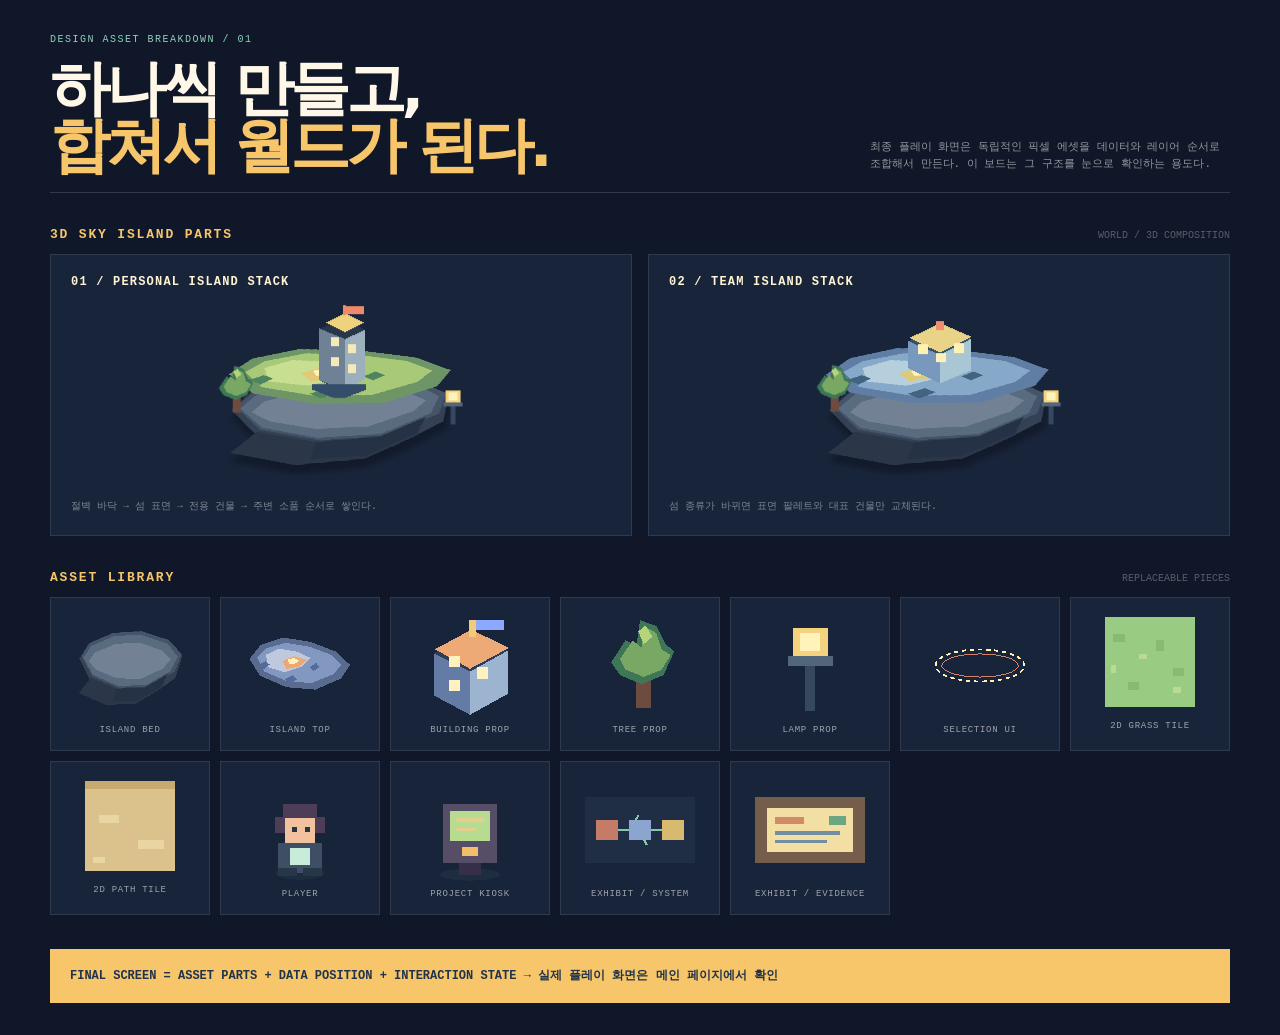
==== asset-preview.html @ 4d2fae09 "docs: add visual asset breakdown board" ====
<!doctype html>
<html lang="ko">
  <head>
    <meta charset="UTF-8" />
    <meta name="viewport" content="width=device-width, initial-scale=1.0" />
    <title>Dev Sky Archive — Asset Breakdown</title>
    <style>
      :root { color-scheme: dark; font-family: ui-monospace, SFMono-Regular, Consolas, monospace; background: #101728; color: #fff8e8; }
      * { box-sizing: border-box; }
      body { margin: 0; padding: 32px; background: #101728; }
      main { width: min(1180px, 100%); margin: auto; }
      header { display: flex; align-items: end; justify-content: space-between; gap: 20px; margin-bottom: 30px; padding-bottom: 18px; border-bottom: 1px solid rgba(255,255,255,.14); }
      h1, h2, p { margin: 0; }
      h1 { font: 800 clamp(28px, 5vw, 60px)/.95 Inter, system-ui, sans-serif; letter-spacing: -.07em; }
      h1 em { color: #f7c66b; font-style: normal; }
      header p { max-width: 360px; color: rgba(255,255,255,.55); font-size: 11px; line-height: 1.6; }
      section { margin: 34px 0; }
      .section-head { display: flex; align-items: baseline; justify-content: space-between; gap: 12px; margin-bottom: 12px; }
      h2 { color: #f7c66b; font-size: 13px; letter-spacing: .14em; }
      .section-head span { color: rgba(255,255,255,.3); font-size: 10px; }
      .grid { display: grid; grid-template-columns: repeat(auto-fit, minmax(150px, 1fr)); gap: 10px; }
      .asset { min-height: 148px; display: grid; place-items: center; gap: 6px; padding: 15px; background: #18243a; border: 1px solid rgba(255,255,255,.1); }
      .asset img { width: 110px; height: 90px; object-fit: contain; image-rendering: pixelated; }
      .asset.tall img { height: 106px; }
      .asset small { color: rgba(255,255,255,.58); font-size: 9px; letter-spacing: .08em; }
      .assembly { display: grid; grid-template-columns: 1fr 1fr; gap: 16px; }
      .assembly-card { min-height: 270px; padding: 20px; background: #18243a; border: 1px solid rgba(255,255,255,.1); }
      .assembly-card h3 { margin: 0 0 14px; color: #fff4d3; font-size: 12px; letter-spacing: .1em; }
      .stack { position: relative; height: 196px; perspective: 900px; }
      .stack img { position: absolute; left: 50%; object-fit: contain; image-rendering: pixelated; transform: translateX(-50%) rotateX(58deg) rotateZ(-6deg); transform-origin: center; }
      .stack .bed { top: 24px; width: 245px; height: 170px; filter: drop-shadow(0 14px 4px rgba(0,0,0,.28)); }
      .stack .top { top: 3px; width: 245px; height: 140px; }
      .stack .building { top: 0; width: 75px; height: 95px; transform: translateX(-50%) translateZ(34px) rotateX(0deg) rotateZ(0deg); }
      .stack .tree { top: 58px; left: 31%; width: 40px; height: 58px; transform: translateX(-50%) translateZ(30px) rotateX(0deg) rotateZ(0deg); }
      .stack .lamp { top: 82px; left: 70%; width: 24px; height: 42px; transform: translateX(-50%) translateZ(32px) rotateX(0deg) rotateZ(0deg); }
      .assembly-note { color: rgba(255,255,255,.45); font-size: 10px; line-height: 1.55; }
      .final-callout { margin-top: 18px; padding: 18px 20px; color: #21334a; background: #f7c66b; font: 800 12px/1.5 ui-monospace, monospace; }
      @media (max-width: 680px) { body { padding: 18px; } header { display: block; } header p { margin-top: 16px; } .assembly { grid-template-columns: 1fr; } }
    </style>
  </head>
  <body>
    <main>
      <header>
        <div><p style="margin-bottom:12px;color:#8fd0bd;font-size:10px;letter-spacing:.15em;">DESIGN ASSET BREAKDOWN / 01</p><h1>하나씩 만들고,<br /><em>합쳐서 월드가 된다.</em></h1></div>
        <p>최종 플레이 화면은 독립적인 픽셀 에셋을 데이터와 레이어 순서로 조합해서 만든다. 이 보드는 그 구조를 눈으로 확인하는 용도다.</p>
      </header>

      <section>
        <div class="section-head"><h2>3D SKY ISLAND PARTS</h2><span>WORLD / 3D COMPOSITION</span></div>
        <div class="assembly">
          <article class="assembly-card"><h3>01 / PERSONAL ISLAND STACK</h3><div class="stack"><img class="bed" src="./assets/world/sky-island-bed.svg" alt="" /><img class="top" src="./assets/world/island-top-personal.svg" alt="" /><img class="building" src="./assets/props/sky-archive-tower.svg" alt="" /><img class="tree" src="./assets/props/sky-tree.svg" alt="" /><img class="lamp" src="./assets/props/sky-lamp.svg" alt="" /></div><p class="assembly-note">절벽 바닥 → 섬 표면 → 전용 건물 → 주변 소품 순서로 쌓인다.</p></article>
          <article class="assembly-card"><h3>02 / TEAM ISLAND STACK</h3><div class="stack"><img class="bed" src="./assets/world/sky-island-bed.svg" alt="" /><img class="top" src="./assets/world/island-top-team.svg" alt="" /><img class="building" src="./assets/props/sky-team-lab.svg" alt="" /><img class="tree" src="./assets/props/sky-tree.svg" alt="" /><img class="lamp" src="./assets/props/sky-lamp.svg" alt="" /></div><p class="assembly-note">섬 종류가 바뀌면 표면 팔레트와 대표 건물만 교체된다.</p></article>
        </div>
      </section>

      <section>
        <div class="section-head"><h2>ASSET LIBRARY</h2><span>REPLACEABLE PIECES</span></div>
        <div class="grid">
          <article class="asset tall"><img src="./assets/world/sky-island-bed.svg" alt="" /><small>ISLAND BED</small></article>
          <article class="asset tall"><img src="./assets/world/island-top-frontend.svg" alt="" /><small>ISLAND TOP</small></article>
          <article class="asset tall"><img src="./assets/props/sky-frontend-node.svg" alt="" /><small>BUILDING PROP</small></article>
          <article class="asset tall"><img src="./assets/props/sky-tree.svg" alt="" /><small>TREE PROP</small></article>
          <article class="asset tall"><img src="./assets/props/sky-lamp.svg" alt="" /><small>LAMP PROP</small></article>
          <article class="asset tall"><img src="./assets/ui/selection-ring.svg" alt="" /><small>SELECTION UI</small></article>
          <article class="asset"><img src="./assets/tiles/grass.svg" alt="" /><small>2D GRASS TILE</small></article>
          <article class="asset"><img src="./assets/tiles/path.svg" alt="" /><small>2D PATH TILE</small></article>
          <article class="asset tall"><img src="./assets/characters/player.svg" alt="" /><small>PLAYER</small></article>
          <article class="asset tall"><img src="./assets/props/project-kiosk.svg" alt="" /><small>PROJECT KIOSK</small></article>
          <article class="asset tall"><img src="./assets/projects/project-system.svg" alt="" /><small>EXHIBIT / SYSTEM</small></article>
          <article class="asset tall"><img src="./assets/projects/project-evidence.svg" alt="" /><small>EXHIBIT / EVIDENCE</small></article>
        </div>
      </section>

      <p class="final-callout">FINAL SCREEN = ASSET PARTS + DATA POSITION + INTERACTION STATE → 실제 플레이 화면은 메인 페이지에서 확인</p>
    </main>
  </body>
</html>
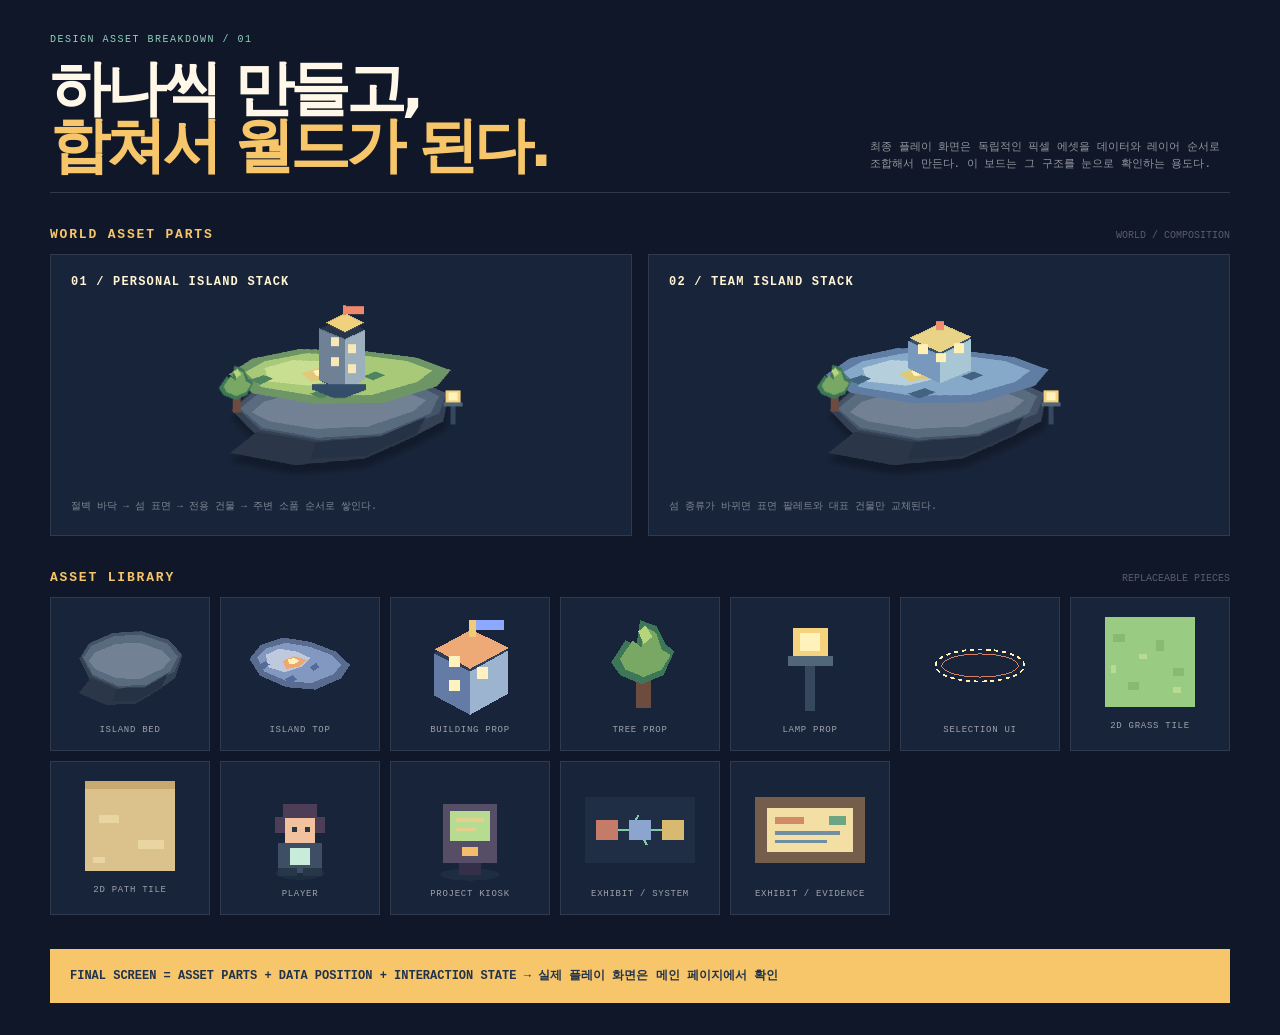
==== commit a1c6722b: "feat: replace 3d landing with treasure map" ====
--- a/asset-preview.html
+++ b/asset-preview.html
@@ -46,7 +46,7 @@
       </header>
 
       <section>
-        <div class="section-head"><h2>3D SKY ISLAND PARTS</h2><span>WORLD / 3D COMPOSITION</span></div>
+        <div class="section-head"><h2>WORLD ASSET PARTS</h2><span>WORLD / COMPOSITION</span></div>
         <div class="assembly">
           <article class="assembly-card"><h3>01 / PERSONAL ISLAND STACK</h3><div class="stack"><img class="bed" src="./assets/world/sky-island-bed.svg" alt="" /><img class="top" src="./assets/world/island-top-personal.svg" alt="" /><img class="building" src="./assets/props/sky-archive-tower.svg" alt="" /><img class="tree" src="./assets/props/sky-tree.svg" alt="" /><img class="lamp" src="./assets/props/sky-lamp.svg" alt="" /></div><p class="assembly-note">절벽 바닥 → 섬 표면 → 전용 건물 → 주변 소품 순서로 쌓인다.</p></article>
           <article class="assembly-card"><h3>02 / TEAM ISLAND STACK</h3><div class="stack"><img class="bed" src="./assets/world/sky-island-bed.svg" alt="" /><img class="top" src="./assets/world/island-top-team.svg" alt="" /><img class="building" src="./assets/props/sky-team-lab.svg" alt="" /><img class="tree" src="./assets/props/sky-tree.svg" alt="" /><img class="lamp" src="./assets/props/sky-lamp.svg" alt="" /></div><p class="assembly-note">섬 종류가 바뀌면 표면 팔레트와 대표 건물만 교체된다.</p></article>
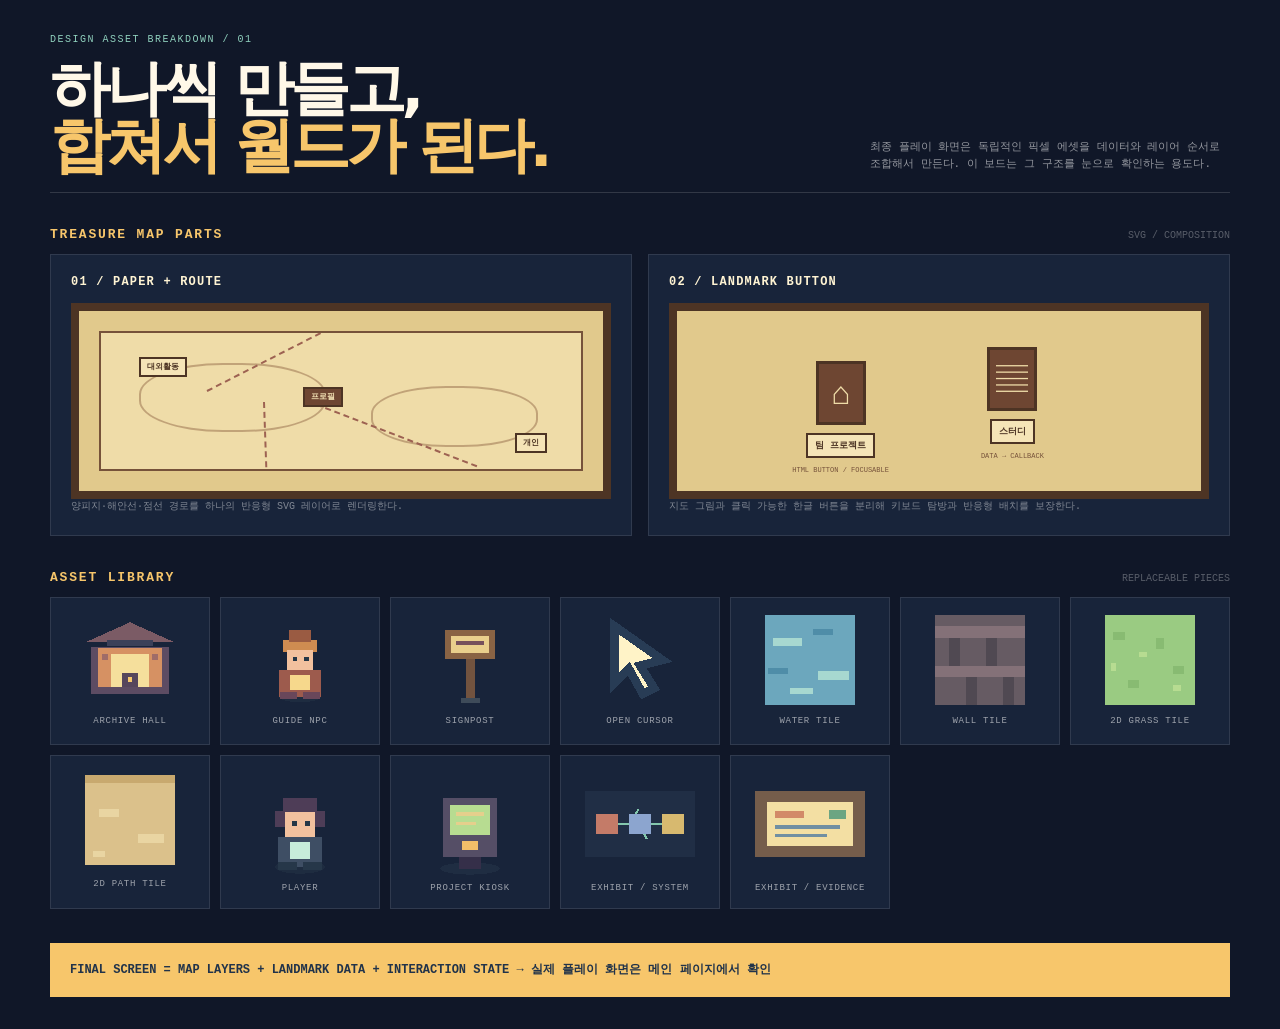
==== commit 12ad6d26: "fix: align treasure map review follow-ups" ====
--- a/asset-preview.html
+++ b/asset-preview.html
@@ -34,6 +34,22 @@
       .stack .tree { top: 58px; left: 31%; width: 40px; height: 58px; transform: translateX(-50%) translateZ(30px) rotateX(0deg) rotateZ(0deg); }
       .stack .lamp { top: 82px; left: 70%; width: 24px; height: 42px; transform: translateX(-50%) translateZ(32px) rotateX(0deg) rotateZ(0deg); }
       .assembly-note { color: rgba(255,255,255,.45); font-size: 10px; line-height: 1.55; }
+      .map-composition { position: relative; height: 196px; overflow: hidden; padding: 20px; background: #e1c98c; border: 8px solid #4d3424; }
+      .map-paper { position: relative; height: 100%; overflow: hidden; border: 2px solid #76523a; background: #efdca8; }
+      .map-paper::before, .map-paper::after { position: absolute; content: ''; border: 2px solid #9d7652; border-radius: 45%; opacity: .55; }
+      .map-paper::before { width: 38%; height: 48%; left: 8%; top: 22%; }
+      .map-paper::after { width: 34%; height: 42%; right: 9%; bottom: 16%; }
+      .map-route { position: absolute; z-index: 1; height: 0; border-top: 2px dashed #9d6252; transform-origin: left center; }
+      .route-a { width: 35%; left: 22%; top: 42%; transform: rotate(-27deg); }
+      .route-b { width: 38%; left: 43%; top: 49%; transform: rotate(21deg); }
+      .route-c { width: 32%; left: 34%; top: 50%; transform: rotate(88deg); }
+      .map-dot { position: absolute; z-index: 2; padding: 4px 6px; color: #4d3424; background: #f5e4b7; border: 2px solid #4d3424; font: 700 8px/1 ui-monospace, sans-serif; }
+      .dot-a { left: 8%; top: 18%; }.dot-b { left: 42%; top: 40%; background: #6e4632; color: #f4e4b6; }.dot-c { right: 7%; bottom: 12%; }
+      .map-landmark-preview { position: absolute; left: 22%; top: 28%; display: grid; justify-items: center; gap: 8px; color: #4d3424; }
+      .map-landmark-preview.study { left: 58%; top: 20%; }
+      .landmark-art { display: grid; place-items: center; width: 50px; height: 64px; color: #efdca8; background: #6e4632; border: 3px solid #4d3424; font: 32px/1 sans-serif; }
+      .map-landmark-preview b { padding: 4px 7px; background: #f5e4b7; border: 2px solid #4d3424; font-size: 9px; white-space: nowrap; }
+      .map-landmark-preview small { color: #76523a; font-size: 7px; white-space: nowrap; }
       .final-callout { margin-top: 18px; padding: 18px 20px; color: #21334a; background: #f7c66b; font: 800 12px/1.5 ui-monospace, monospace; }
       @media (max-width: 680px) { body { padding: 18px; } header { display: block; } header p { margin-top: 16px; } .assembly { grid-template-columns: 1fr; } }
     </style>
@@ -46,22 +62,22 @@
       </header>
 
       <section>
-        <div class="section-head"><h2>WORLD ASSET PARTS</h2><span>WORLD / COMPOSITION</span></div>
+        <div class="section-head"><h2>TREASURE MAP PARTS</h2><span>SVG / COMPOSITION</span></div>
         <div class="assembly">
-          <article class="assembly-card"><h3>01 / PERSONAL ISLAND STACK</h3><div class="stack"><img class="bed" src="./assets/world/sky-island-bed.svg" alt="" /><img class="top" src="./assets/world/island-top-personal.svg" alt="" /><img class="building" src="./assets/props/sky-archive-tower.svg" alt="" /><img class="tree" src="./assets/props/sky-tree.svg" alt="" /><img class="lamp" src="./assets/props/sky-lamp.svg" alt="" /></div><p class="assembly-note">절벽 바닥 → 섬 표면 → 전용 건물 → 주변 소품 순서로 쌓인다.</p></article>
-          <article class="assembly-card"><h3>02 / TEAM ISLAND STACK</h3><div class="stack"><img class="bed" src="./assets/world/sky-island-bed.svg" alt="" /><img class="top" src="./assets/world/island-top-team.svg" alt="" /><img class="building" src="./assets/props/sky-team-lab.svg" alt="" /><img class="tree" src="./assets/props/sky-tree.svg" alt="" /><img class="lamp" src="./assets/props/sky-lamp.svg" alt="" /></div><p class="assembly-note">섬 종류가 바뀌면 표면 팔레트와 대표 건물만 교체된다.</p></article>
+          <article class="assembly-card"><h3>01 / PAPER + ROUTE</h3><div class="map-composition"><div class="map-paper"><i class="map-route route-a"></i><i class="map-route route-b"></i><i class="map-route route-c"></i><span class="map-dot dot-a">대외활동</span><span class="map-dot dot-b">프로필</span><span class="map-dot dot-c">개인</span></div></div><p class="assembly-note">양피지·해안선·점선 경로를 하나의 반응형 SVG 레이어로 렌더링한다.</p></article>
+          <article class="assembly-card"><h3>02 / LANDMARK BUTTON</h3><div class="map-composition"><div class="map-landmark-preview"><span class="landmark-art">⌂</span><b>팀 프로젝트</b><small>HTML BUTTON / FOCUSABLE</small></div><div class="map-landmark-preview study"><span class="landmark-art">▤</span><b>스터디</b><small>DATA → CALLBACK</small></div></div><p class="assembly-note">지도 그림과 클릭 가능한 한글 버튼을 분리해 키보드 탐방과 반응형 배치를 보장한다.</p></article>
         </div>
       </section>
 
       <section>
         <div class="section-head"><h2>ASSET LIBRARY</h2><span>REPLACEABLE PIECES</span></div>
         <div class="grid">
-          <article class="asset tall"><img src="./assets/world/sky-island-bed.svg" alt="" /><small>ISLAND BED</small></article>
-          <article class="asset tall"><img src="./assets/world/island-top-frontend.svg" alt="" /><small>ISLAND TOP</small></article>
-          <article class="asset tall"><img src="./assets/props/sky-frontend-node.svg" alt="" /><small>BUILDING PROP</small></article>
-          <article class="asset tall"><img src="./assets/props/sky-tree.svg" alt="" /><small>TREE PROP</small></article>
-          <article class="asset tall"><img src="./assets/props/sky-lamp.svg" alt="" /><small>LAMP PROP</small></article>
-          <article class="asset tall"><img src="./assets/ui/selection-ring.svg" alt="" /><small>SELECTION UI</small></article>
+          <article class="asset"><img src="./assets/props/archive-hall.svg" alt="" /><small>ARCHIVE HALL</small></article>
+          <article class="asset"><img src="./assets/characters/archive-npc.svg" alt="" /><small>GUIDE NPC</small></article>
+          <article class="asset"><img src="./assets/props/signpost.svg" alt="" /><small>SIGNPOST</small></article>
+          <article class="asset"><img src="./assets/ui/cursor-open.svg" alt="" /><small>OPEN CURSOR</small></article>
+          <article class="asset"><img src="./assets/tiles/water.svg" alt="" /><small>WATER TILE</small></article>
+          <article class="asset"><img src="./assets/tiles/wall.svg" alt="" /><small>WALL TILE</small></article>
           <article class="asset"><img src="./assets/tiles/grass.svg" alt="" /><small>2D GRASS TILE</small></article>
           <article class="asset"><img src="./assets/tiles/path.svg" alt="" /><small>2D PATH TILE</small></article>
           <article class="asset tall"><img src="./assets/characters/player.svg" alt="" /><small>PLAYER</small></article>
@@ -71,7 +87,7 @@
         </div>
       </section>
 
-      <p class="final-callout">FINAL SCREEN = ASSET PARTS + DATA POSITION + INTERACTION STATE → 실제 플레이 화면은 메인 페이지에서 확인</p>
+      <p class="final-callout">FINAL SCREEN = MAP LAYERS + LANDMARK DATA + INTERACTION STATE → 실제 플레이 화면은 메인 페이지에서 확인</p>
     </main>
   </body>
 </html>
